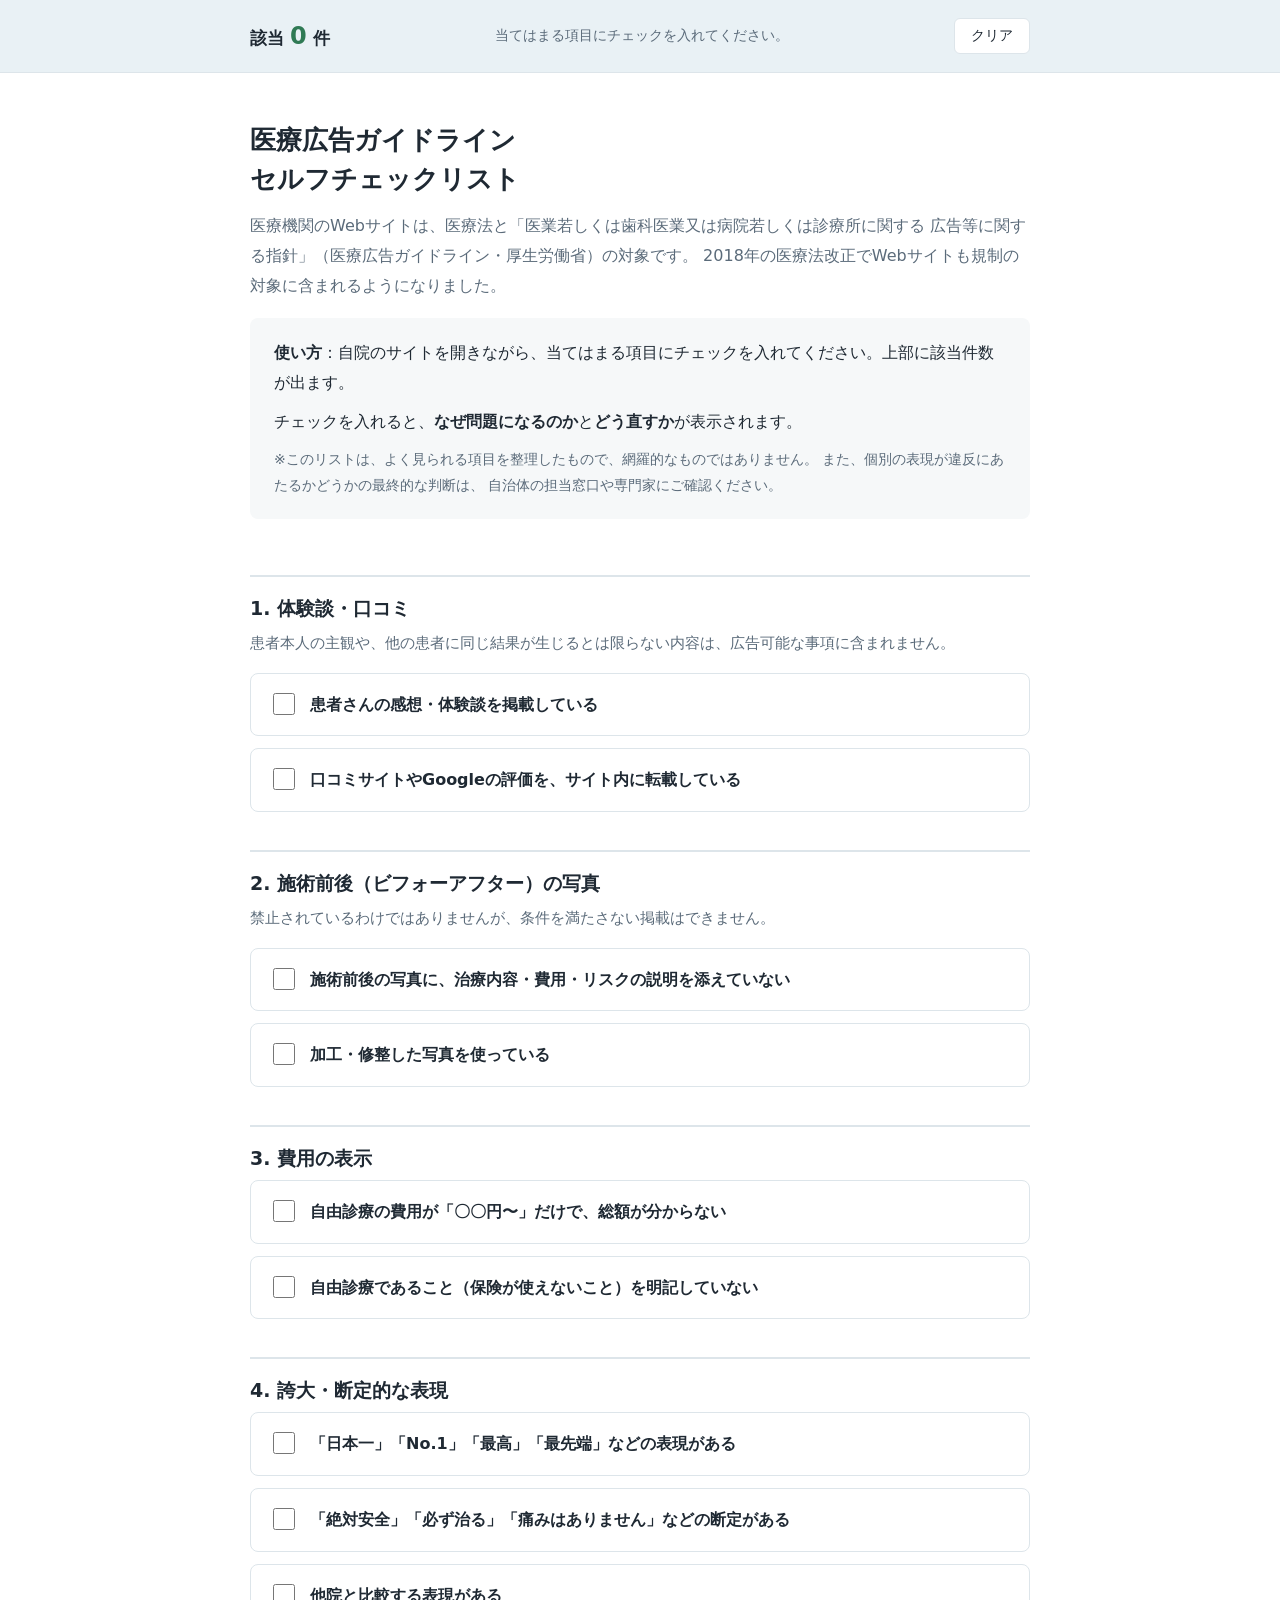
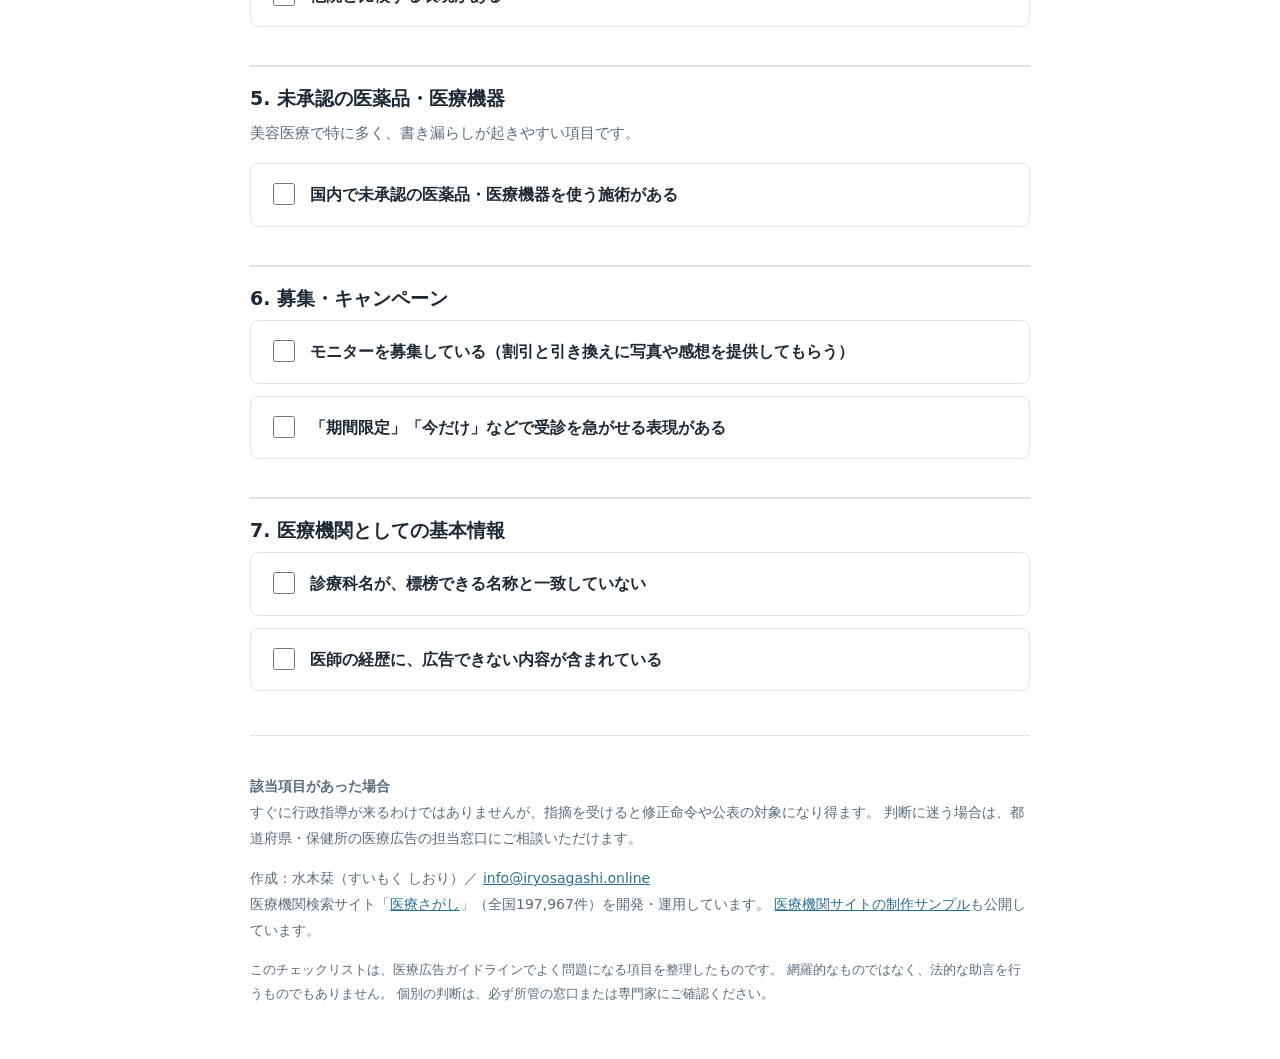
==== checklist/index.html @ 170908bb "医療広告ガイドラインのセルフチェックリストを追加 営業の入口として、サンプルサイトとセットで使う。 「作らせてください」より「あなたのサイト、ここが該当しているかもしれません」 のほうが相手が動く。自" ====
<!doctype html>
<html lang="ja">
<head>
<meta charset="utf-8">
<meta name="robots" content="noindex, nofollow">
<meta name="viewport" content="width=device-width, initial-scale=1">
<title>医療広告ガイドライン セルフチェックリスト</title>
<meta name="description" content="医療機関のWebサイトが医療広告ガイドラインに抵触していないか、ご自身で確認できるチェックリストです。">
<style>
:root {
  --bg:#ffffff; --bg-soft:#f6f8f9; --ink:#1f2933; --ink-soft:#5b6b7a;
  --line:#dde5ea; --accent:#2f6f8f; --accent-soft:#e9f1f5;
  --ng:#c2410c; --ng-soft:#fff2ea; --ok:#2f7a54; --ok-soft:#eaf5ef;
}
@media (prefers-color-scheme: dark) {
  :root { --bg:#141a1f; --bg-soft:#1c242b; --ink:#e9eef2; --ink-soft:#a7b6c2;
          --line:#2b3740; --accent:#5aa7c8; --accent-soft:#1d2f39;
          --ng:#fb923c; --ng-soft:#2e1d12; --ok:#5cba8a; --ok-soft:#16281f; }
}
*{box-sizing:border-box}
body{margin:0;font-family:"Hiragino Kaku Gothic ProN","Noto Sans JP",system-ui,sans-serif;
     color:var(--ink);background:var(--bg);line-height:1.85}
.wrap{max-width:820px;margin:0 auto;padding:0 20px}
header.hd{padding:40px 0 10px}
h1{font-size:26px;margin:0 0 12px;line-height:1.5}
.lead{color:var(--ink-soft);margin:0 0 10px}
h2{font-size:19px;margin:38px 0 4px;padding-top:14px;border-top:2px solid var(--line)}
.cat-note{color:var(--ink-soft);font-size:14.5px;margin:0 0 16px}

/* 結果表示は画面上部に固定して、チェックしながら件数が見えるようにする */
.result{position:sticky;top:0;z-index:10;background:var(--accent-soft);
        border-bottom:1px solid var(--line);padding:14px 0;margin-bottom:8px}
.result-inner{max-width:820px;margin:0 auto;padding:0 20px;display:flex;
              align-items:center;justify-content:space-between;gap:16px;flex-wrap:wrap}
.result-count{font-size:17px;font-weight:700}
.result-count b{font-size:24px;color:var(--ng)}
.result-count.clean b{color:var(--ok)}
.result-msg{font-size:14px;color:var(--ink-soft)}
button.reset{border:1px solid var(--line);background:var(--bg);color:var(--ink);
             padding:8px 16px;border-radius:6px;cursor:pointer;font-family:inherit;font-size:14px}

.item{border:1px solid var(--line);border-radius:8px;margin-bottom:12px;overflow:hidden}
.item label{display:flex;gap:12px;align-items:flex-start;padding:16px 18px;cursor:pointer}
.item input{width:22px;height:22px;margin-top:3px;flex-shrink:0;cursor:pointer}
.item .q{font-weight:700;font-size:16px}
.item .why{padding:0 18px 16px 52px;color:var(--ink-soft);font-size:14.5px;display:none}
.item.checked{border-color:var(--ng);background:var(--ng-soft)}
.item.checked .why{display:block}
.item .fix{margin-top:8px;padding:10px 14px;background:var(--bg);border-radius:6px;
           border-left:3px solid var(--accent)}
.item .fix strong{color:var(--accent)}

.intro{background:var(--bg-soft);border-radius:8px;padding:20px 24px;margin:18px 0 8px}
.intro p{margin:0 0 10px}
.intro p:last-child{margin:0}
footer{border-top:1px solid var(--line);margin-top:44px;padding:24px 0 40px;
       color:var(--ink-soft);font-size:14px}
footer a{color:var(--accent)}
@media print{
  .result{position:static}
  button.reset{display:none}
  .item .why{display:block}
  .item{break-inside:avoid}
}
</style>
</head>
<body>

<div class="result" id="result">
  <div class="result-inner">
    <div class="result-count clean" id="count">該当 <b>0</b> 件</div>
    <div class="result-msg" id="msg">当てはまる項目にチェックを入れてください。</div>
    <button class="reset" type="button" id="reset">クリア</button>
  </div>
</div>

<div class="wrap">
  <header class="hd">
    <h1>医療広告ガイドライン<br>セルフチェックリスト</h1>
    <p class="lead">
      医療機関のWebサイトは、医療法と「医業若しくは歯科医業又は病院若しくは診療所に関する
      広告等に関する指針」（医療広告ガイドライン・厚生労働省）の対象です。
      2018年の医療法改正でWebサイトも規制の対象に含まれるようになりました。
    </p>
    <div class="intro">
      <p><strong>使い方</strong>：自院のサイトを開きながら、当てはまる項目にチェックを入れてください。上部に該当件数が出ます。</p>
      <p>チェックを入れると、<strong>なぜ問題になるのか</strong>と<strong>どう直すか</strong>が表示されます。</p>
      <p style="color:var(--ink-soft);font-size:14px">
        ※このリストは、よく見られる項目を整理したもので、網羅的なものではありません。
        また、個別の表現が違反にあたるかどうかの最終的な判断は、
        自治体の担当窓口や専門家にご確認ください。
      </p>
    </div>
  </header>

  <h2>1. 体験談・口コミ</h2>
  <p class="cat-note">患者本人の主観や、他の患者に同じ結果が生じるとは限らない内容は、広告可能な事項に含まれません。</p>

  <div class="item">
    <label><input type="checkbox">
      <span class="q">患者さんの感想・体験談を掲載している</span></label>
    <div class="why">
      治療内容や効果に関する体験談は、<strong>掲載できません</strong>。
      効果には個人差があり、他の患者に同じ結果が生じるとは限らないためです。
      院内に掲示したものを撮影して載せる、SNSの投稿を引用する形も同様です。
      <div class="fix"><strong>直し方：</strong>削除します。「こんな症状の方が来院されます」といった
      医院側からの説明に置き換えることは可能です。</div>
    </div>
  </div>

  <div class="item">
    <label><input type="checkbox">
      <span class="q">口コミサイトやGoogleの評価を、サイト内に転載している</span></label>
    <div class="why">
      第三者のサイトにある口コミでも、自院のサイトに載せれば自院の広告になります。
      <div class="fix"><strong>直し方：</strong>転載をやめます。なお、患者が自発的に口コミサイトへ投稿すること自体は
      広告に当たらないとされていますが、医院側が依頼・誘導している場合は問題になり得ます。</div>
    </div>
  </div>

  <h2>2. 施術前後（ビフォーアフター）の写真</h2>
  <p class="cat-note">禁止されているわけではありませんが、条件を満たさない掲載はできません。</p>

  <div class="item">
    <label><input type="checkbox">
      <span class="q">施術前後の写真に、治療内容・費用・リスクの説明を添えていない</span></label>
    <div class="why">
      写真だけ、あるいは短いキャプションだけでの掲載は認められていません。
      <strong>治療内容、費用の目安、主なリスク・副作用</strong>を詳細に併記する必要があります。
      <div class="fix"><strong>直し方：</strong>各写真に説明を添えるか、掲載をやめます。
      説明を書ききれない場合は、載せないほうが安全です。</div>
    </div>
  </div>

  <div class="item">
    <label><input type="checkbox">
      <span class="q">加工・修整した写真を使っている</span></label>
    <div class="why">
      撮影条件を変える、明るさや色を調整するなどして<strong>効果を実際より良く見せる</strong>ことはできません。
      <div class="fix"><strong>直し方：</strong>加工していない写真に差し替えます。
      照明や角度も、施術前後で揃える必要があります。</div>
    </div>
  </div>

  <h2>3. 費用の表示</h2>

  <div class="item">
    <label><input type="checkbox">
      <span class="q">自由診療の費用が「〇〇円〜」だけで、総額が分からない</span></label>
    <div class="why">
      最低金額だけの表示は、実際にかかる金額が伝わりません。
      <strong>回数を含めた総額の目安</strong>を示す必要があります。
      <div class="fix"><strong>直し方：</strong>「1回◯円 × 標準◯回 ＝ 総額◯円程度」のように、
      実際の支払い額が分かる形にします。追加費用が生じる条件も書きます。</div>
    </div>
  </div>

  <div class="item">
    <label><input type="checkbox">
      <span class="q">自由診療であること（保険が使えないこと）を明記していない</span></label>
    <div class="why">
      保険診療と自由診療が同じページに並んでいると、患者は区別できません。
      <div class="fix"><strong>直し方：</strong>自由診療のメニューには「保険適用外」「自由診療」と明記します。
      公的医療保険・高額療養費の対象外である旨も添えると親切です。</div>
    </div>
  </div>

  <h2>4. 誇大・断定的な表現</h2>

  <div class="item">
    <label><input type="checkbox">
      <span class="q">「日本一」「No.1」「最高」「最先端」などの表現がある</span></label>
    <div class="why">
      客観的な事実として証明できない最上級表現は使えません。
      「県内唯一」なども、根拠を示せなければ同様です。
      <div class="fix"><strong>直し方：</strong>削除するか、客観的に確認できる事実に置き換えます。
      （例：導入している機器の名称、対応している診療科目）</div>
    </div>
  </div>

  <div class="item">
    <label><input type="checkbox">
      <span class="q">「絶対安全」「必ず治る」「痛みはありません」などの断定がある</span></label>
    <div class="why">
      医療に「絶対」はなく、結果を保証する表現は誇大広告に当たります。
      <div class="fix"><strong>直し方：</strong>「痛みを抑える工夫をしています」「個人差があります」など、
      事実に即した表現にします。</div>
    </div>
  </div>

  <div class="item">
    <label><input type="checkbox">
      <span class="q">他院と比較する表現がある</span></label>
    <div class="why">
      「他院より優れた」「地域で最も」といった比較優良広告は禁止されています。
      具体的な院名を出していなくても該当します。
      <div class="fix"><strong>直し方：</strong>比較をやめ、自院が提供している内容の説明に徹します。</div>
    </div>
  </div>

  <h2>5. 未承認の医薬品・医療機器</h2>
  <p class="cat-note">美容医療で特に多く、書き漏らしが起きやすい項目です。</p>

  <div class="item">
    <label><input type="checkbox">
      <span class="q">国内で未承認の医薬品・医療機器を使う施術がある</span></label>
    <div class="why">
      該当する場合、次の<strong>4項目すべて</strong>の明示が求められます。
      <ol style="margin:8px 0 0;padding-left:20px">
        <li>未承認の医薬品・医療機器であること</li>
        <li>入手経路（個人輸入かどうかを含む）</li>
        <li>国内で承認されている同一・類似のものの有無</li>
        <li>諸外国における安全性等に関する情報</li>
      </ol>
      <div class="fix"><strong>直し方：</strong>4項目を該当ページに記載します。
      健康被害が生じても<strong>医薬品副作用被害救済制度の対象にならない</strong>ことも併記します。</div>
    </div>
  </div>

  <h2>6. 募集・キャンペーン</h2>

  <div class="item">
    <label><input type="checkbox">
      <span class="q">モニターを募集している（割引と引き換えに写真や感想を提供してもらう）</span></label>
    <div class="why">
      集めた写真や感想を掲載すれば、体験談・ビフォーアフターの規制がそのまま適用されます。
      募集自体が直ちに違反ではありませんが、<strong>掲載の段階で問題になりやすい</strong>形です。
      <div class="fix"><strong>直し方：</strong>掲載する場合は、体験談は載せない・
      写真には治療内容と費用とリスクを併記する、を守ります。</div>
    </div>
  </div>

  <div class="item">
    <label><input type="checkbox">
      <span class="q">「期間限定」「今だけ」などで受診を急がせる表現がある</span></label>
    <div class="why">
      医療は、費用の安さや期限で受診を判断させるべきものではないとされています。
      特に自由診療での値引き訴求は、不適切と判断されやすい表現です。
      <div class="fix"><strong>直し方：</strong>期限や割引を前面に出す訴求をやめます。</div>
    </div>
  </div>

  <h2>7. 医療機関としての基本情報</h2>

  <div class="item">
    <label><input type="checkbox">
      <span class="q">診療科名が、標榜できる名称と一致していない</span></label>
    <div class="why">
      広告できる診療科名は法令で定められています。
      「アンチエイジング科」「予防医療科」など、独自の名称は標榜できません。
      <div class="fix"><strong>直し方：</strong>標榜可能な診療科名に直します。
      提供内容の説明として本文に書くことは可能です。</div>
    </div>
  </div>

  <div class="item">
    <label><input type="checkbox">
      <span class="q">医師の経歴に、広告できない内容が含まれている</span></label>
    <div class="why">
      広告できるのは、医籍登録年、専門医資格（厚生労働大臣が認定した団体のもの）、
      所属学会など<strong>限定された事項</strong>です。「症例数◯件」「◯◯の名医」などは該当しません。
      <div class="fix"><strong>直し方：</strong>広告可能な事項に絞ります。
      資格名は、認定団体まで正確に記載します。</div>
    </div>
  </div>

  <footer>
    <p>
      <strong>該当項目があった場合</strong><br>
      すぐに行政指導が来るわけではありませんが、指摘を受けると修正命令や公表の対象になり得ます。
      判断に迷う場合は、都道府県・保健所の医療広告の担当窓口にご相談いただけます。
    </p>
    <p>
      作成：水木栞（すいもく しおり）／
      <a href="mailto:info@iryosagashi.online">info@iryosagashi.online</a><br>
      医療機関検索サイト「<a href="https://iryosagashi.online/">医療さがし</a>」（全国197,967件）を開発・運用しています。
      <a href="../index.html">医療機関サイトの制作サンプル</a>も公開しています。
    </p>
    <p style="font-size:13px">
      このチェックリストは、医療広告ガイドラインでよく問題になる項目を整理したものです。
      網羅的なものではなく、法的な助言を行うものでもありません。
      個別の判断は、必ず所管の窓口または専門家にご確認ください。
    </p>
  </footer>
</div>

<script>
// チェック数を上部に出す。印刷しても使えるよう、JSが動かなくても
// チェックボックス自体は機能する作りにしている（説明文はCSSで開閉）。
(function () {
  var boxes = document.querySelectorAll('.item input[type=checkbox]');
  var count = document.getElementById('count');
  var msg = document.getElementById('msg');

  function update() {
    var n = 0;
    boxes.forEach(function (b) {
      var item = b.closest('.item');
      item.classList.toggle('checked', b.checked);
      if (b.checked) n++;
    });
    count.innerHTML = '該当 <b>' + n + '</b> 件';
    count.classList.toggle('clean', n === 0);
    if (n === 0) msg.textContent = '当てはまる項目にチェックを入れてください。';
    else if (n <= 2) msg.textContent = '該当箇所の説明が開いています。修正の方向をご確認ください。';
    else msg.textContent = '複数該当しています。サイト全体を見直したほうがよいかもしれません。';
  }

  boxes.forEach(function (b) { b.addEventListener('change', update); });
  document.getElementById('reset').addEventListener('click', function () {
    boxes.forEach(function (b) { b.checked = false; });
    update();
  });
  update();
})();
</script>

</body>
</html>
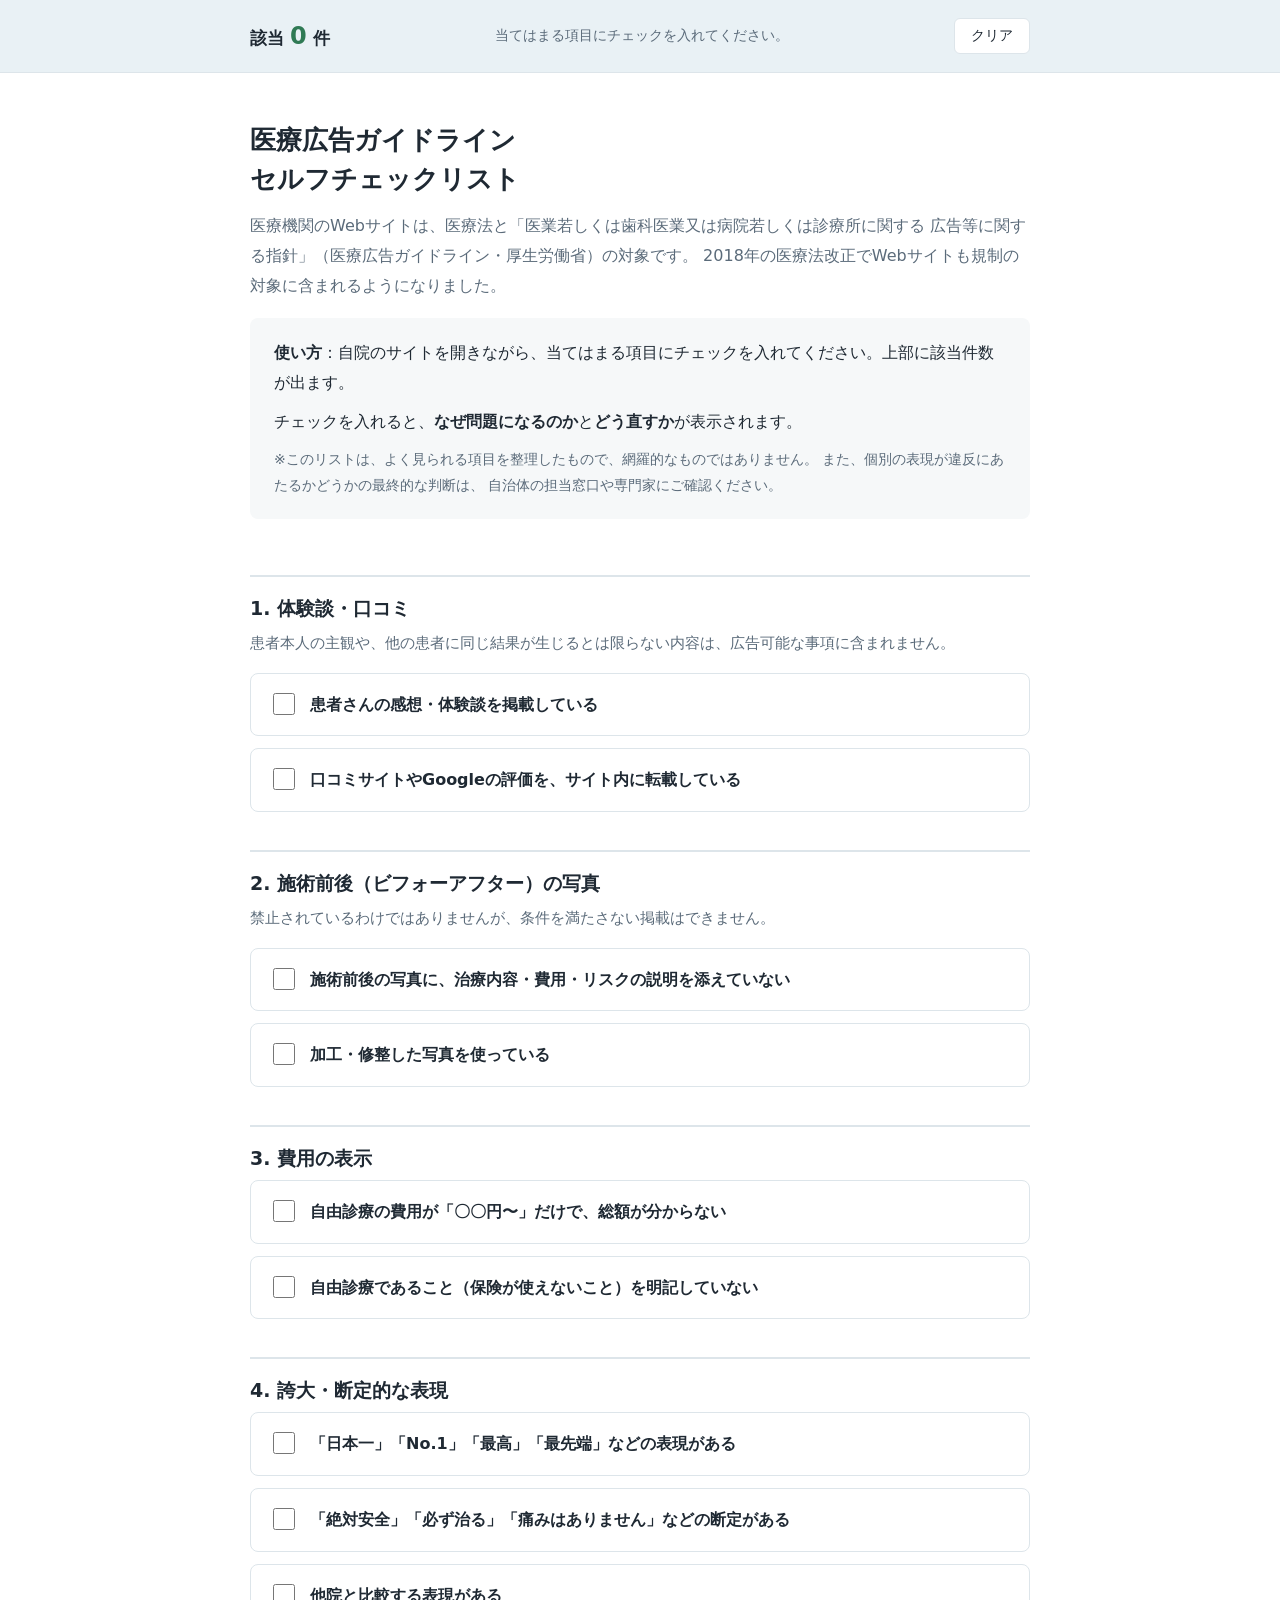
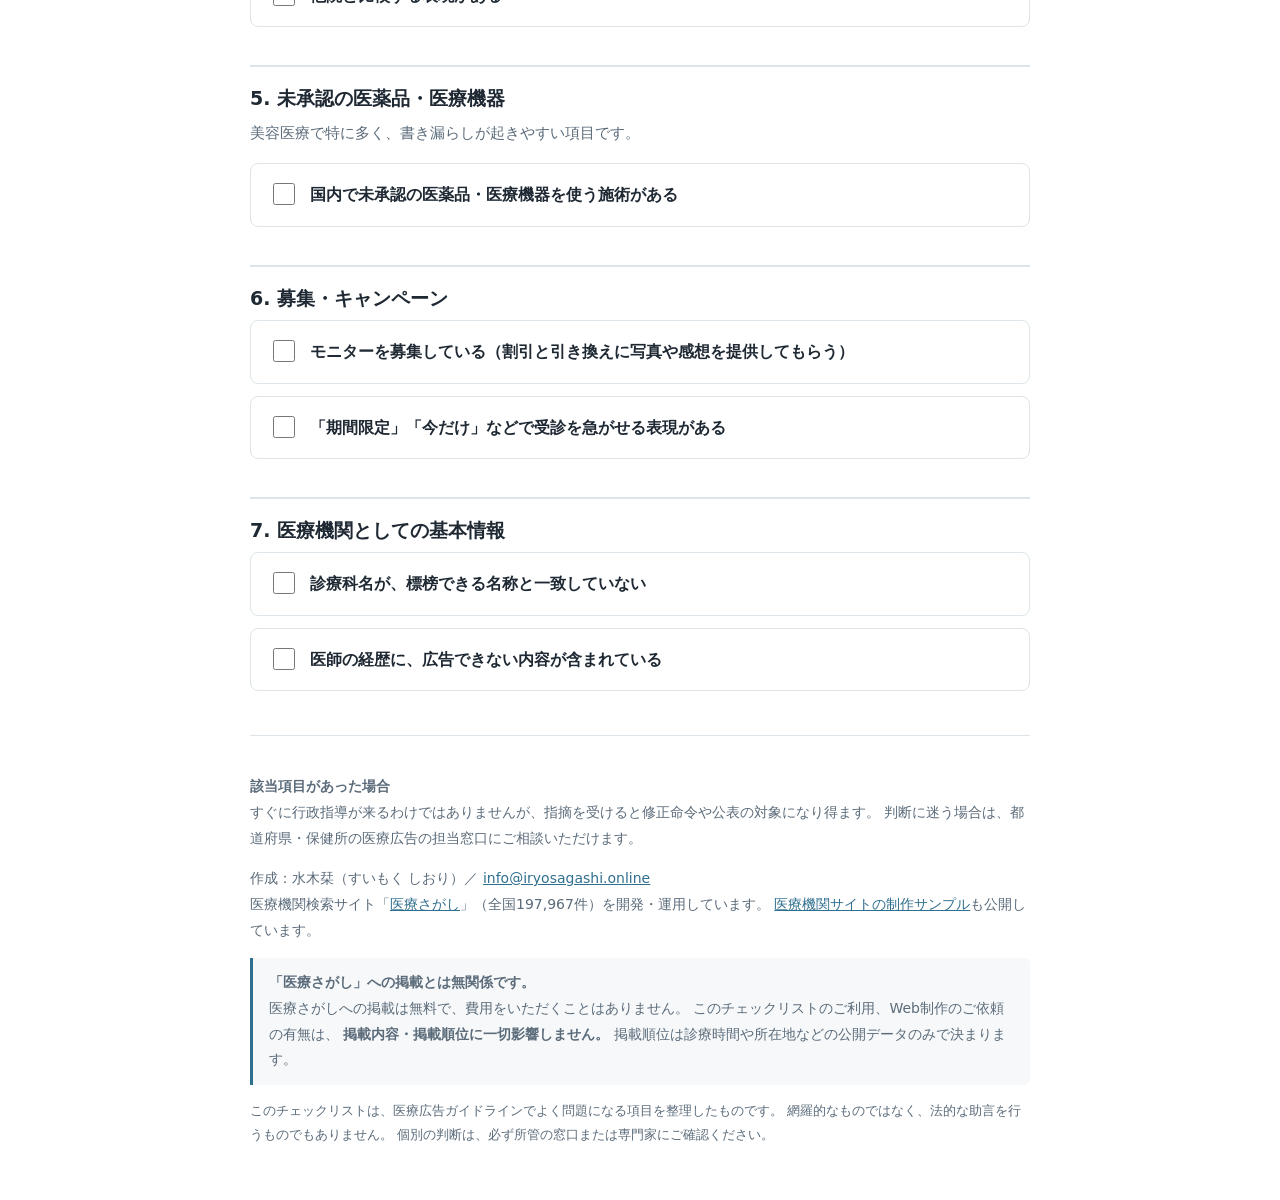
==== commit 95446376: "チェックリストに「医療さがしの掲載と無関係」の明記を追加 医療さがしの /badge/ からこのチェックリストへ導線を張るため。 掲載サイトの運営者が制作を売ると中立性を疑われるので、 掲載順位に一切" ====
--- a/checklist/index.html
+++ b/checklist/index.html
@@ -276,6 +276,17 @@
       医療機関検索サイト「<a href="https://iryosagashi.online/">医療さがし</a>」（全国197,967件）を開発・運用しています。
       <a href="../index.html">医療機関サイトの制作サンプル</a>も公開しています。
     </p>
+    <!-- 医療さがしの /badge/ からここへ導線を張っている。
+         掲載サイトの運営者が制作を売ると中立性を疑われるので、
+         両方のページに同じ内容の切り分けを書いておく。片方だけだと、
+         疑われたときに「後から取り繕った」と見える。 -->
+    <p style="background:var(--bg-soft);border-left:3px solid var(--accent);padding:12px 16px;border-radius:0 6px 6px 0">
+      <strong>「医療さがし」への掲載とは無関係です。</strong><br>
+      医療さがしへの掲載は無料で、費用をいただくことはありません。
+      このチェックリストのご利用、Web制作のご依頼の有無は、
+      <strong>掲載内容・掲載順位に一切影響しません。</strong>
+      掲載順位は診療時間や所在地などの公開データのみで決まります。
+    </p>
     <p style="font-size:13px">
       このチェックリストは、医療広告ガイドラインでよく問題になる項目を整理したものです。
       網羅的なものではなく、法的な助言を行うものでもありません。
